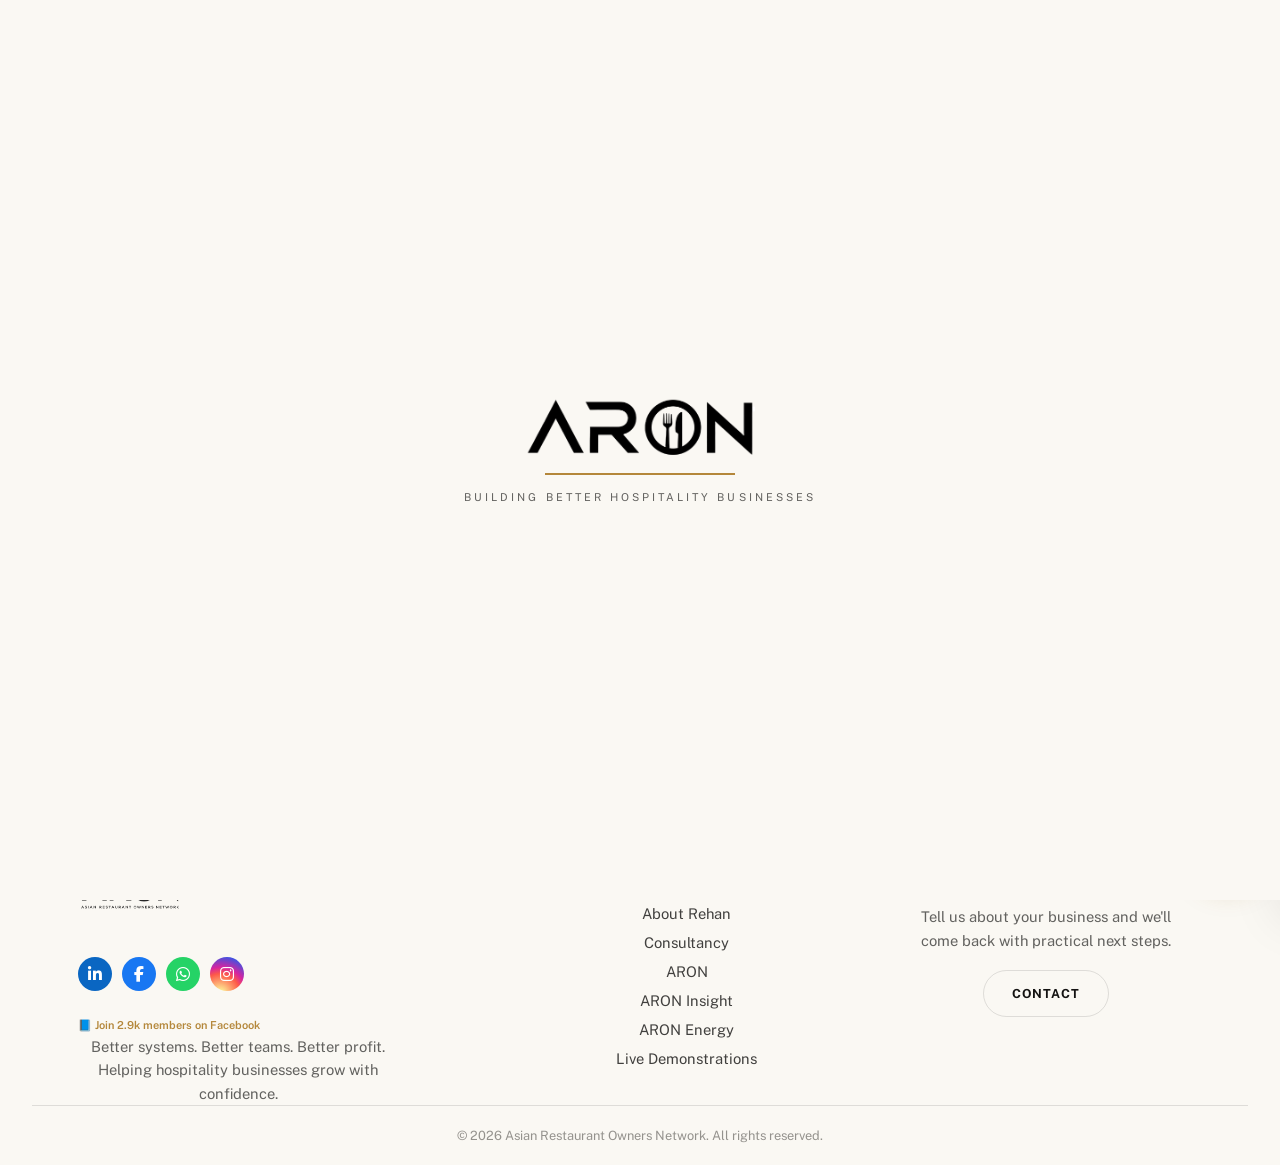
==== about.html @ cfbe678e "Initial commit" ====
<!DOCTYPE html>
<html lang="en">
<head>
<meta charset="UTF-8">
<meta name="viewport" content="width=device-width, initial-scale=1.0">
<title>About Rehan Uddin | Hospitality Consultancy & Kitchen Systems | ARON</title>
<meta name="description" content="Rehan Uddin is a hospitality consultant specialising in kitchen systems, leadership and restaurant operations. Founder of ARON and Rational UK Ambassador.">
<meta property="og:title" content="About Rehan Uddin | Hospitality Consultancy & Kitchen Systems | ARON">
<meta property="og:description" content="Rehan Uddin is a hospitality consultant specialising in kitchen systems, leadership and restaurant operations. Founder of ARON and Rational UK Ambassador.">
<meta property="og:type" content="website">
<meta name="twitter:card" content="summary_large_image">
<link rel="icon" href="/favicon.ico" sizes="any"><link rel="icon" type="image/png" href="/favicon.png">
<link rel="preconnect" href="https://fonts.googleapis.com">
<link rel="preconnect" href="https://fonts.gstatic.com" crossorigin>
<link href="https://fonts.googleapis.com/css2?family=Anton&family=Public+Sans:wght@400;500;600;700;800&display=swap" rel="stylesheet">
<link rel="stylesheet" href="https://cdnjs.cloudflare.com/ajax/libs/font-awesome/6.5.2/css/all.min.css">
<link rel="stylesheet" href="assets/css/styles.css">
</head>
<body>

<div id="intro">
  <div class="intro-mark"><img src="assets/images/aron-logo.png" alt="ARON"></div>
  <div class="intro-line"></div>
  <div class="intro-sub">Building Better Hospitality Businesses</div>
</div>

<header>
  <nav>
    <a href="index.html" class="logo" aria-label="ARON home"><img src="assets/images/aron-logo.png" alt="ARON"></a>
    <div class="navlinks">
      <a href="index.html">Home</a>
      <a href="about.html" class="active">About Rehan</a>
      <a href="consultancy.html">Consultancy</a>
      <a href="aron.html">ARON</a>
      <a href="insight.html">Insight</a>
      <a href="https://consultivutilities.com/" target="_blank" rel="noopener">Energy</a>
      <a href="live-demonstrations.html">Demonstrations</a>
    </div>
    <a href="contact.html" class="nav-cta">Contact</a>
    <button class="burger" id="burger" aria-label="Open menu"><span></span><span></span><span></span></button>
  </nav>
</header>

<div class="mobile-drawer" id="drawer">
  <button class="drawer-close" id="drawerClose" aria-label="Close menu">✕</button>
  <nav class="drawer-nav">
    <a href="index.html">Home</a>
    <a href="about.html" class="active">About Rehan</a>
    <a href="consultancy.html">Consultancy</a>
    <a href="aron.html">ARON</a>
    <a href="insight.html">ARON Insight</a>
    <a href="https://consultivutilities.com/" target="_blank" rel="noopener">ARON Energy</a>
    <a href="live-demonstrations.html">Live Demonstrations</a>
    <a href="contact.html" class="drawer-cta">Contact</a>
  </nav>
</div>
<div class="drawer-overlay" id="drawerOverlay"></div>

<!-- <section class="page-hero"> -->
  <!-- <div class="wrap"> -->
    <!-- <h1 class="reveal">About Rehan</h1> -->
    <!-- <p class="lead reveal reveal-d1">A short introduction — not a CV.</p> -->
  <!-- </div> -->
<!-- </section> -->

  <section class="block about">
    <div class="wrap">
      <div class="about-photo reveal">
        <img src="assets/images/rehan.jpg" alt="Rehan Uddin, founder of ARON" loading="lazy" width="1200" height="1500" style="object-position:top;">
      </div>
      <div>
        <span class="eyebrow reveal">Founder, ARON</span>
        <h2 class="reveal reveal-d1">Built in real kitchens.</h2>
        <p class="reveal reveal-d2">I'm Rehan Uddin. I work with hospitality businesses to make them run better, clearer systems, stronger kitchens, better leadership and healthier profit.</p>
        <p class="reveal reveal-d2">Most owners I meet aren't short of effort. They're short of structure. My job is to install the structure, coach the team through it, and leave the business standing on its own.</p>
        <p class="reveal reveal-d2">Alongside consultancy I founded  The Asian Restaurant Owners Network, host ARON Insight, and run live demonstrations across the UK as a Rational UK Ambassador.</p>
        <div class="credentials reveal reveal-d3">
          <span>Hospitality Consultant</span><span>Multi-Site Operations</span><span>Central Production Kitchens</span><span>Rational UK Ambassador</span>
        </div>
        <div style="margin-top:30px" class="reveal reveal-d3"><a href="contact.html" class="btn btn-solid">Work With Me</a></div>
      </div>
    </div>
  </section>

<!-- ============================================================
     FOOTER — same footer block goes on every page
     (index.html, about.html, consultancy.html, aron.html,
     insight.html, energy.html, live-demonstrations.html, contact.html)
     ============================================================ -->

<footer class="site-footer">
  <div class="wrap foot-grid">

    <div class="foot-brand">
      <div class="foot-brand-top">
        <img class="foot-logo" src="assets/images/aron-logo-full.png" alt="ARON — Asian Restaurant Owners Network">
      </div>
      <div class="foot-social">
  <a class="social-linkedin" href="https://www.linkedin.com/in/rehan-uddin-817406135/" aria-label="ARON on LinkedIn" target="_blank" rel="noopener">
    <i class="fa-brands fa-linkedin-in"></i>
  </a>
  <a class="social-facebook" href="https://www.facebook.com/groups/planetaron" aria-label="Join ARON on Facebook" target="_blank" rel="noopener" style="background:#1877F2;">
  <i class="fa-brands fa-facebook-f" style="color:white;"></i>
</a>
  <a class="social-whatsapp" href="https://wa.me/447795161230" aria-label="Message ARON on WhatsApp" target="_blank" rel="noopener">
    <i class="fa-brands fa-whatsapp"></i>
  </a>
  <a class="social-instagram" href="https://www.instagram.com/planet_aron/" aria-label="ARON on Instagram" target="_blank" rel="noopener">
    <i class="fa-brands fa-instagram"></i>
  </a>
</div>
<p style="font-size:11px; color:#b4873a; font-weight:600; margin-top:6px;">
  📘 Join 2.9k members on Facebook
</p>
      <p>Better systems. Better teams. Better profit. Helping hospitality businesses grow with confidence.</p>
    </div>

    <div class="foot-explore">
      <span class="eyebrow">Explore</span>
      <a href="about.html">About Rehan</a>
      <a href="consultancy.html">Consultancy</a>
      <a href="aron.html">ARON</a>
      <a href="insight.html">ARON Insight</a>
      <a href="https://consultivutilities.com/" target="_blank" rel="noopener">ARON Energy</a>
      <a href="live-demonstrations.html">Live Demonstrations</a>
    </div>

    <div class="foot-contact">
      <span class="eyebrow">Get In Touch</span>
      <p>Tell us about your business and we'll come back with practical next steps.</p>
      <a href="contact.html" class="btn btn-ghost">Contact</a>
    </div>

  </div>

  <div class="foot-bottom">
    &copy; <span id="yr">2026</span> Asian Restaurant Owners Network. All rights reserved.
  </div>
</footer>

<script src="assets/js/main.js"></script>
<script src="assets/js/chatbot.js"></script>
</body>
</html>
---- assets/css/styles.css ----
/* ============================================================
   ARON — light premium design system
   ============================================================ */

/* ============================================================
   FOOTER — 3-column layout with social icons
   Uses var(--x, fallback) syntax so it works whether or not
   your stylesheet already defines these custom properties.
   ============================================================ */

.site-footer{
  background: var(--paper, #faf8f3);
  border-top: 1px solid var(--line, rgba(24,22,17,0.10));
  padding: 64px 32px 0;
}

.foot-grid{
  display:grid;
  grid-template-columns: 1.3fr 1fr 1fr;
  gap: 48px;
  padding-bottom: 48px;
}

.foot-brand{
  display:flex;
  flex-direction:column;
  align-items:flex-start;
}
.foot-brand-top{
  display:flex;
  align-items:center;
  margin-bottom: 16px;
  flex-wrap:wrap;
}
.foot-brand .foot-logo{
  height: 44px;
  width: auto;
  display:block;
  position:static;
}
.foot-brand p{
  color: var(--ink-soft, rgba(24,22,17,0.68));
  font-size: 0.92rem;
  line-height: 1.6;
  max-width: 320px;
  position:static;
}

.foot-social{
  display:flex;
  gap: 10px;
  margin-bottom: 20px;
  position:static;
}
.foot-social a{
  position:static;
  width: 34px; height: 34px;
  border-radius: 50%;
  display:flex; align-items:center; justify-content:center;
  color: #fff;
  font-size: 16px;
  line-height:1;
  transition: transform .15s ease, filter .15s ease;
  flex-shrink:0;
}
.foot-social a:hover{ transform: translateY(-2px); filter: brightness(1.08); }

.foot-social a.social-linkedin{ background:#0A66C2; color:#fff; }
.foot-social a.social-whatsapp{ background:#25D366; color:#fff; }
.foot-social a.social-instagram{
  background: radial-gradient(circle at 30% 107%,
    #fdf497 0%, #fdf497 5%, #fd5949 45%, #d6249f 60%, #285AEB 90%);
  color:#fff;
}

.foot-explore, .foot-contact{
  display:flex;
  flex-direction: column;
  align-items:center;
  text-align:center;
  gap: 12px;
}
.foot-explore .eyebrow, .foot-contact .eyebrow{
  font-weight:700;
  letter-spacing:0.14em;
  text-transform:uppercase;
  font-size:0.72rem;
  color: var(--brass-deep, #8a5f22);
  margin-bottom: 8px;
}
.foot-explore a{
  color: var(--ink, #181611);
  font-size: 0.92rem;
  opacity: 0.8;
  text-decoration:none;
  transition: opacity .2s ease, color .2s ease;
}
.foot-explore a:hover{
  opacity:1;
  color: var(--brass-deep, #8a5f22);
}

.foot-contact p{
  color: var(--ink-soft, rgba(24,22,17,0.68));
  font-size: 0.92rem;
  line-height: 1.6;
  max-width: 260px;
  text-align:center;
}
.foot-contact .btn{
  margin-top: 6px;
}

.foot-bottom{
  border-top: 1px solid var(--line, rgba(24,22,17,0.10));
  padding: 22px 0;
  text-align:center;
  font-size: 0.8rem;
  color: var(--ink-faint, rgba(24,22,17,0.45));
}

@media (max-width: 780px){
  .foot-grid{
    grid-template-columns: 1fr;
    gap: 36px;
  }
}




   
:root{
  --paper:#faf8f3;
  --paper-2:#f2eee5;
  --paper-3:#ffffff;
  --ink:#141312;
  --ink-2:#2c2a26;
  --ink-soft:rgba(20,19,18,0.66);
  --gold:#b4873a;
  --gold-bright:#d0a44e;
  --gold-soft:rgba(180,135,58,0.12);
  --line:rgba(20,19,18,0.12);
  --line-gold:rgba(180,135,58,0.32);
  --shadow-sm:0 1px 2px rgba(20,19,18,0.05), 0 8px 24px rgba(20,19,18,0.05);
  --shadow-md:0 18px 48px rgba(20,19,18,0.10);
  --radius:14px;
}
*{box-sizing:border-box;margin:0;padding:0;}
html{scroll-behavior:smooth;}
body{
  background:var(--paper);
  color:var(--ink);
  font-family:'Public Sans',system-ui,sans-serif;
  -webkit-font-smoothing:antialiased;
  overflow-x:hidden;
}
h1,h2,h3,.display{
  font-family:'Anton',sans-serif;
  text-transform:uppercase;
  letter-spacing:0.005em;
  line-height:0.98;
  font-weight:400;
}
a{color:inherit;text-decoration:none;}
img{max-width:100%;display:block;}
.wrap{max-width:1180px;margin:0 auto;padding:0 28px;}
.eyebrow{
  font-weight:800;letter-spacing:0.2em;text-transform:uppercase;
  font-size:0.7rem;color:var(--gold);display:inline-block;
}
.arc{display:block;width:64px;height:14px;margin:18px 0;}
.arc svg{width:100%;height:100%;display:block;}

/* ---------- Intro animation ---------- */
#intro{
  position:fixed;inset:0;z-index:999;
  background:var(--paper);
  display:flex;align-items:center;justify-content:center;flex-direction:column;
  transition:opacity .5s ease,visibility .5s ease;
}
#intro.done{opacity:0;visibility:hidden;}
.intro-mark{
  font-family:'Anton',sans-serif;font-size:clamp(3rem,11vw,6.5rem);
  letter-spacing:0.14em;display:flex;overflow:hidden;
}
.intro-mark span{
  display:inline-block;transform:translateY(110%);
  animation:introUp .62s cubic-bezier(.2,.8,.2,1) forwards;
}
.intro-mark span:nth-child(2){animation-delay:.08s;}
.intro-mark span:nth-child(3){animation-delay:.16s;}
.intro-mark span:nth-child(4){animation-delay:.24s;}
.intro-dot{color:var(--gold);}
@keyframes introUp{to{transform:translateY(0);}}
.intro-mark img{transform:translateY(110%);animation:introUp .7s cubic-bezier(.2,.8,.2,1) forwards;}

.intro-line{
  height:2px;width:0;background:var(--gold);margin-top:18px;
  animation:introLine .9s .3s cubic-bezier(.2,.8,.2,1) forwards;
}
@keyframes introLine{to{width:190px;}}
.intro-sub{
  margin-top:16px;font-size:0.68rem;letter-spacing:0.28em;text-transform:uppercase;
  color:var(--ink-soft);opacity:0;animation:introFade .6s .6s forwards;
}
@keyframes introFade{to{opacity:1;}}

/* ---------- Header ---------- */
header{
  position:sticky;top:0;z-index:50;
  background:rgba(250,248,243,0.86);
  backdrop-filter:blur(12px);
  border-bottom:1px solid var(--line);
}
nav{
  display:flex;align-items:center;justify-content:space-between;
  padding:16px 28px;max-width:1180px;margin:0 auto;gap:20px;
}
.logo{display:flex;align-items:center;}
.logo img{height:30px;width:auto;display:block;}
.foot-logo{height:56px;width:auto;margin:0 auto 26px;display:block;opacity:.85;}
.intro-mark img{width:230px;max-width:62vw;height:auto;display:block;}
.logo .dot{color:var(--gold);}
.navlinks{display:flex;gap:26px;font-size:0.84rem;font-weight:600;}
.navlinks a{color:var(--ink-soft);transition:color .2s;padding-bottom:3px;}
.navlinks a:hover{color:var(--ink);}
.navlinks a.active{color:var(--gold);border-bottom:1.5px solid var(--gold);}
.nav-cta{
  background:var(--ink);color:var(--paper);border:1px solid var(--ink);
  padding:11px 22px;font-size:0.76rem;font-weight:700;letter-spacing:0.07em;
  text-transform:uppercase;border-radius:999px;transition:all .2s;white-space:nowrap;
}
.nav-cta:hover{background:var(--gold);border-color:var(--gold);color:#fff;}

.burger{display:none;flex-direction:column;gap:5px;background:none;border:none;cursor:pointer;padding:4px;}
.burger span{display:block;width:24px;height:2px;background:var(--ink);transition:.3s;}
.burger.open span:nth-child(1){transform:translateY(7px) rotate(45deg);}
.burger.open span:nth-child(2){opacity:0;}
.burger.open span:nth-child(3){transform:translateY(-7px) rotate(-45deg);}

.mobile-drawer{
  position:fixed;top:0;right:0;width:290px;height:100vh;background:var(--paper-3);
  border-left:1px solid var(--line);z-index:200;transform:translateX(100%);
  transition:transform .35s cubic-bezier(.4,0,.2,1);padding:76px 28px 40px;
  display:flex;flex-direction:column;box-shadow:var(--shadow-md);
}
.mobile-drawer.open{transform:translateX(0);}
.drawer-close{position:absolute;top:20px;right:22px;background:none;border:none;font-size:1.1rem;cursor:pointer;color:var(--ink);}
.drawer-nav{display:flex;flex-direction:column;}
.drawer-nav a{font-size:0.95rem;font-weight:600;padding:15px 0;border-bottom:1px solid var(--line);color:var(--ink-soft);}
.drawer-nav a.active,.drawer-nav a:hover{color:var(--gold);}
.drawer-nav .drawer-cta{
  margin-top:22px;text-align:center;background:var(--ink);color:var(--paper);
  padding:14px 20px;font-size:0.78rem;font-weight:700;letter-spacing:0.07em;
  text-transform:uppercase;border:none;border-radius:999px;
}
.drawer-overlay{position:fixed;inset:0;background:rgba(20,19,18,0.35);z-index:150;opacity:0;pointer-events:none;transition:opacity .35s;}
.drawer-overlay.open{opacity:1;pointer-events:all;}

/* ---------- Buttons ---------- */
.btn{
  display:inline-block;padding:15px 28px;font-size:0.78rem;font-weight:700;
  letter-spacing:0.08em;text-transform:uppercase;border-radius:999px;
  border:1px solid transparent;cursor:pointer;font-family:inherit;transition:all .22s ease;
}
.btn-solid{background:var(--gold);color:#fff;border-color:var(--gold);}
.btn-solid:hover{background:#9c7330;border-color:#9c7330;transform:translateY(-2px);}
.btn-dark{background:var(--ink);color:var(--paper);border-color:var(--ink);}
.btn-dark:hover{background:var(--ink-2);transform:translateY(-2px);}
.btn-ghost{background:transparent;color:var(--ink);border-color:var(--line);}
.btn-ghost:hover{border-color:var(--gold);color:var(--gold);}

/* ---------- Hero ---------- */
/* ---------- Full-bleed hero (kitchen wallpaper background) ---------- */
.hero{position:relative;overflow:hidden;border-bottom:1px solid var(--line);}
.hero-full{min-height:calc(100vh - 74px);display:flex;align-items:center;padding:0;}
.hero-bg{
  position:absolute;inset:0;width:100%;height:100%;object-fit:cover;display:block;z-index:0;
  filter:brightness(.62) saturate(.7) contrast(1.02);
  transform:scale(1.08);
  animation:heroDrift 28s ease-in-out infinite alternate;
  transition:filter 1.1s ease, transform 1.4s ease;
}
@keyframes heroDrift{
  0%{transform:scale(1.08) translate3d(0,0,0);}
  100%{transform:scale(1.16) translate3d(-2.2%,-2.2%,0);}
}
/* dim veil + soft warm light pool that "switches on" */
.chat-lang-note {
  padding: 6px 14px 8px;
  background: #f9f5ef;
  border-bottom: 1px solid #ede8dc;
  font-size: 11px;
  color: #8a7a5a;
  line-height: 1.6;
  text-align: center;
  font-weight: 500;
}
.hero-full::before{
  content:"";position:absolute;inset:0;z-index:1;pointer-events:none;
  background:linear-gradient(180deg, rgba(12,11,10,.42) 0%, rgba(12,11,10,.2) 40%, rgba(12,11,10,.62) 100%);
  transition:opacity 1s ease;
}
.hero-full::after{
  content:"";position:absolute;inset:-20%;z-index:2;pointer-events:none;opacity:0;
  background:radial-gradient(circle at 50% 26%, rgba(255,214,140,.3), rgba(255,200,110,.12) 42%, transparent 66%);
  transition:opacity 1.1s ease;
  mix-blend-mode:screen;
}
.hero-full:hover .hero-bg,.hero-full:focus-within .hero-bg{filter:brightness(.62) saturate(.8) contrast(1);}
.hero-full:hover::before,.hero-full:focus-within::before{opacity:.72;}
.hero-full:hover::after,.hero-full:focus-within::after{opacity:1;}
/* minimal white type over the background */
.hero-overlay{
  position:relative;z-index:3;max-width:1180px;margin:0 auto;padding:0 28px;width:100%;
}
.hero-overlay .eyebrow{color:rgba(255,255,255,.7);}
.hero-overlay h1{font-size:clamp(1.9rem,3.4vw,3rem);line-height:1.08;color:#fff;text-shadow:0 2px 20px rgba(0,0,0,.45);}
.hero-overlay h1 .accent{color:var(--gold);}
.hero-ctas{display:flex;gap:12px;flex-wrap:wrap;margin-top:30px;}
.hero-overlay .btn-ghost{color:#fff;border-color:rgba(255,255,255,.5);}
.hero-overlay .btn-ghost:hover{border-color:var(--gold);color:var(--gold);}
@media (prefers-reduced-motion: reduce){
  .hero-bg{animation:none;transform:none;}
}
@media (max-width:640px){
  .hero-full{min-height:calc(100vh - 64px);}
  .hero-overlay{padding:0 22px;}
  .hero-overlay h1{font-size:clamp(1.7rem,7vw,2.2rem);}
}


/* ---------- Page hero (sub pages) ---------- */
.page-hero{padding:70px 28px 56px;border-bottom:1px solid var(--line);position:relative;overflow:hidden;background:var(--paper-2);}
.page-hero::before{content:"";position:absolute;inset:0;background:radial-gradient(circle at 85% 0%, rgba(180,135,58,0.16), transparent 48%);pointer-events:none;}
.page-hero h1{font-size:clamp(2.1rem,4.8vw,3.4rem);max-width:820px;position:relative;}
.page-hero p.lead{margin-top:18px;font-size:1.05rem;color:var(--ink-soft);max-width:600px;line-height:1.7;position:relative;}

/* ---------- Stats ---------- */
.stats{background:var(--paper-3);border-bottom:1px solid var(--line);padding:44px 28px;}
.stats .wrap{display:grid;grid-template-columns:repeat(5,1fr);gap:22px;}
.stat .num{font-family:'Anton',sans-serif;font-size:1.75rem;color:var(--gold);display:block;margin-bottom:5px;}
.stat .label{font-size:0.8rem;color:var(--ink-soft);line-height:1.45;}

/* ---------- Sections ---------- */
section.block{padding:96px 28px;}
section.block.alt{background:var(--paper-3);}
.section-head{max-width:660px;margin:0 auto 56px;text-align:center;}
.section-head h2{font-size:clamp(1.9rem,3.8vw,2.7rem);margin-top:12px;}
.section-head p{margin-top:16px;color:var(--ink-soft);line-height:1.7;}
.section-head .arc{margin:16px auto 0;}
.section-head.left{margin-left:0;text-align:left;}
.section-head.left .arc{margin-left:0;}

/* ---------- Pillar rows ---------- */
.pillar-rows{display:flex;flex-direction:column;gap:26px;}
.pillar-row{
  display:grid;grid-template-columns:1fr 1fr;gap:48px;align-items:center;
  background:var(--paper-3);border:1px solid var(--line);border-radius:var(--radius);
  padding:26px;transition:transform .3s ease,box-shadow .3s ease;
}
.pillar-row:hover{transform:translateY(-4px);box-shadow:var(--shadow-md);}
.pillar-row.reverse .pillar-img{order:2;}
.pillar-img{border-radius:10px;overflow:hidden;aspect-ratio:16/11;background:var(--paper-2);}
.pillar-img img{width:100%;height:100%;object-fit:cover;}
.pillar-text{padding:8px 16px;}
.pillar-text h3{font-size:1.65rem;margin:10px 0 14px;}
.pillar-text p{color:var(--ink-soft);line-height:1.7;font-size:0.98rem;max-width:460px;}
.pillar-text .go{display:inline-flex;align-items:center;gap:8px;margin-top:20px;font-size:0.76rem;font-weight:800;letter-spacing:0.08em;text-transform:uppercase;color:var(--gold);}
.pillar-row:hover .go{gap:14px;}

/* ---------- Cards ---------- */
.card-grid{display:grid;grid-template-columns:repeat(3,1fr);gap:20px;}
.card-grid.two{grid-template-columns:repeat(2,1fr);}
.card{background:var(--paper-3);border:1px solid var(--line);border-radius:var(--radius);padding:32px 28px;transition:transform .25s,box-shadow .25s;}
.card:hover{transform:translateY(-3px);box-shadow:var(--shadow-sm);}
.card h3{font-size:1.15rem;margin-bottom:10px;line-height:1.2;}
.card p{color:var(--ink-soft);font-size:0.93rem;line-height:1.65;}
.card .num-tag{font-family:'Anton',sans-serif;color:var(--gold);font-size:0.95rem;letter-spacing:0.1em;}

/* ---------- About ---------- */
.about .wrap{display:grid;grid-template-columns:0.8fr 1.2fr;gap:60px;align-items:center;}
.about-photo{border-radius:var(--radius);overflow:hidden;aspect-ratio:4/5;box-shadow:var(--shadow-md);}
.about-photo img{width:100%;height:100%;object-fit:cover;}
.about h2{font-size:clamp(1.8rem,3.2vw,2.5rem);margin-top:12px;}
.about p{margin-top:18px;line-height:1.8;color:var(--ink-soft);font-size:1.02rem;max-width:620px;}
.credentials{margin-top:26px;display:flex;flex-wrap:wrap;gap:10px;}
.credentials span{border:1px solid var(--line);background:var(--paper-3);border-radius:999px;padding:9px 16px;font-size:0.76rem;font-weight:700;}

/* ---------- Checklist ---------- */
.checklist{display:grid;grid-template-columns:repeat(2,1fr);gap:14px 40px;max-width:780px;}
.checklist div{display:flex;gap:12px;font-size:0.98rem;color:var(--ink-soft);}
.checklist .tick{color:var(--gold);font-weight:800;}

/* ---------- Contact / forms ---------- */
.contact-grid{display:grid;grid-template-columns:0.9fr 1.1fr;gap:64px;}
.contact-links{margin-top:30px;display:flex;flex-direction:column;gap:14px;}
.contact-links a{display:flex;gap:10px;font-weight:600;font-size:0.95rem;padding-bottom:12px;border-bottom:1px solid var(--line);width:fit-content;min-width:250px;transition:color .2s;}
.contact-links a:hover{color:var(--gold);}
form{display:flex;flex-direction:column;gap:20px;background:var(--paper-3);border:1px solid var(--line);border-radius:var(--radius);padding:32px;}
.field{display:flex;flex-direction:column;gap:7px;}
.field label{font-size:0.7rem;font-weight:800;letter-spacing:0.12em;text-transform:uppercase;color:var(--ink-soft);}
.field input,.field textarea,.field select{
  background:var(--paper);border:1px solid var(--line);border-radius:8px;padding:12px 14px;
  color:var(--ink);font-family:inherit;font-size:0.98rem;outline:none;transition:border-color .2s;
}
.field input:focus,.field textarea:focus,.field select:focus{border-color:var(--gold);}
.field textarea{resize:vertical;min-height:110px;}
form .btn{align-self:flex-start;}
.form-note{font-size:0.8rem;color:var(--ink-soft);}
.form-success{display:none;background:var(--gold-soft);border:1px solid var(--line-gold);border-radius:10px;padding:14px 16px;font-size:0.9rem;}
.form-success.show{display:block;}

/* ---------- CTA banner ---------- */
.cta-banner{background:var(--ink);color:var(--paper);padding:72px 28px;text-align:center;}
.cta-banner h2{font-size:clamp(1.8rem,3.6vw,2.5rem);}
.cta-banner p{margin-top:14px;color:rgba(250,248,243,0.7);}
.cta-banner .btn{margin-top:26px;}

footer{padding:34px 28px;border-top:1px solid var(--line);text-align:center;font-size:0.8rem;color:var(--ink-soft);}
footer .foot-links{display:flex;gap:18px;justify-content:center;flex-wrap:wrap;margin-bottom:12px;font-weight:600;}
footer .foot-links a:hover{color:var(--gold);}

/* ---------- Scroll reveal ---------- */
.reveal{opacity:0;transform:translateY(26px);transition:opacity .7s cubic-bezier(.2,.8,.2,1),transform .7s cubic-bezier(.2,.8,.2,1);}
.reveal.in{opacity:1;transform:none;}
.reveal-d1{transition-delay:.08s;}
.reveal-d2{transition-delay:.16s;}
.reveal-d3{transition-delay:.24s;}
@media (prefers-reduced-motion:reduce){
  .reveal{opacity:1;transform:none;transition:none;}
  .intro-mark span,.intro-line,.intro-sub{animation:none;transform:none;opacity:1;width:190px;}
}

/* ---------- Chatbot ---------- */
.chat-fab{
  position:fixed;bottom:22px;right:22px;z-index:300;width:60px;height:60px;border-radius:50%;
  background:linear-gradient(145deg,#c9963f,#a97a2c);color:#fff;border:none;cursor:pointer;
  box-shadow:0 10px 28px rgba(140,100,30,.34), 0 2px 6px rgba(0,0,0,.12);
  display:flex;align-items:center;justify-content:center;
  transition:transform .28s cubic-bezier(.34,1.56,.64,1),box-shadow .28s,background .28s;
}
.chat-fab:hover{transform:translateY(-3px) scale(1.06);box-shadow:0 16px 36px rgba(140,100,30,.42);}
.chat-fab:active{transform:scale(.96);}
.chat-fab svg{width:26px;height:26px;}
.chat-fab .pulse{position:absolute;inset:0;border-radius:50%;border:2px solid var(--gold);animation:fabPulse 2.4s infinite;}
@keyframes fabPulse{0%{transform:scale(1);opacity:.6;}100%{transform:scale(1.5);opacity:0;}}
.chat-panel{
  position:fixed;bottom:94px;right:22px;z-index:300;width:min(380px,calc(100vw - 32px));
  height:min(560px,calc(100vh - 130px));background:var(--paper-3);border:1px solid var(--line);
  border-radius:16px;box-shadow:var(--shadow-md);display:flex;flex-direction:column;overflow:hidden;
  opacity:0;visibility:hidden;transform:translateY(14px) scale(.98);transition:.28s ease;
}
.chat-panel.open{opacity:1;visibility:visible;transform:none;}
.chat-head{padding:16px 18px;border-bottom:1px solid var(--line);display:flex;align-items:center;gap:12px;background:var(--paper);}
.chat-avatar{width:36px;height:36px;border-radius:50%;background:var(--ink);color:var(--paper);font-family:'Anton',sans-serif;display:flex;align-items:center;justify-content:center;font-size:0.85rem;}
.chat-head strong{font-size:0.95rem;display:block;}
.chat-head small{font-size:0.72rem;color:var(--ink-soft);}
.chat-close{margin-left:auto;background:none;border:none;cursor:pointer;color:var(--ink-soft);font-size:1rem;}
.chat-body{flex:1;overflow-y:auto;padding:18px;display:flex;flex-direction:column;gap:12px;}
.msg{max-width:86%;font-size:0.9rem;line-height:1.6;}
.msg.bot{color:var(--ink);}
.msg.user{align-self:flex-end;background:var(--ink);color:var(--paper);padding:10px 14px;border-radius:14px 14px 4px 14px;}
.msg.bot .bubble{background:var(--paper-2);padding:11px 14px;border-radius:14px 14px 14px 4px;}
.msg a{color:var(--gold);font-weight:700;}
.chat-chips{display:flex;flex-wrap:wrap;gap:8px;padding:0 18px 12px;}
.chip{border:1px solid var(--line);background:var(--paper);border-radius:999px;padding:8px 13px;font-size:0.76rem;font-weight:600;cursor:pointer;font-family:inherit;transition:.2s;}
.chip:hover{border-color:var(--gold);color:var(--gold);}
.chat-form{display:flex;gap:8px;border-top:1px solid var(--line);padding:12px;background:var(--paper);}
form.chat-form{flex-direction:row;align-items:center;flex-wrap:nowrap;border:none;border-top:1px solid var(--line);border-radius:0;padding:12px;gap:8px;background:var(--paper);}
.chat-form input{flex:1 1 auto;min-width:0;border:1px solid var(--line);border-radius:999px;padding:11px 14px;font-family:inherit;font-size:0.9rem;outline:none;background:var(--paper-3);color:var(--ink);}
.chat-form input:focus{border-color:var(--gold);}
.chat-form button{width:42px;height:42px;border-radius:50%;border:none;background:var(--gold);color:#fff;cursor:pointer;flex-shrink:0;}
.typing{display:flex;gap:4px;padding:12px 14px;background:var(--paper-2);border-radius:14px;width:fit-content;}
.typing i{width:6px;height:6px;border-radius:50%;background:var(--ink-soft);animation:blink 1.2s infinite;}
.typing i:nth-child(2){animation-delay:.2s;}
.typing i:nth-child(3){animation-delay:.4s;}
@keyframes blink{0%,80%,100%{opacity:.25;}40%{opacity:1;}}
.chat-lang-note {
  padding: 6px 14px 8px;
  background: #f9f5ef;
  border-bottom: 1px solid #ede8dc;
  font-size: 11px;
  color: #8a7a5a;
  line-height: 1.6;
  text-align: center;
  font-weight: 500;
}
/* ---------- Responsive ---------- */
@media (max-width:980px){
  .navlinks,.nav-cta{display:none;}
  .burger{display:flex;}
  .stats .wrap{grid-template-columns:repeat(2,1fr);row-gap:24px;}
  .pillar-row,.pillar-row.reverse{grid-template-columns:1fr;gap:20px;}
  .pillar-row.reverse .pillar-img{order:0;}
  .pillar-text{padding:4px 4px 12px;}
  .card-grid,.card-grid.two{grid-template-columns:1fr;}
  .about .wrap,.contact-grid{grid-template-columns:1fr;gap:36px;}
  .about-photo{aspect-ratio:16/11;}
  .checklist{grid-template-columns:1fr;}
  section.block{padding:68px 24px;}
}
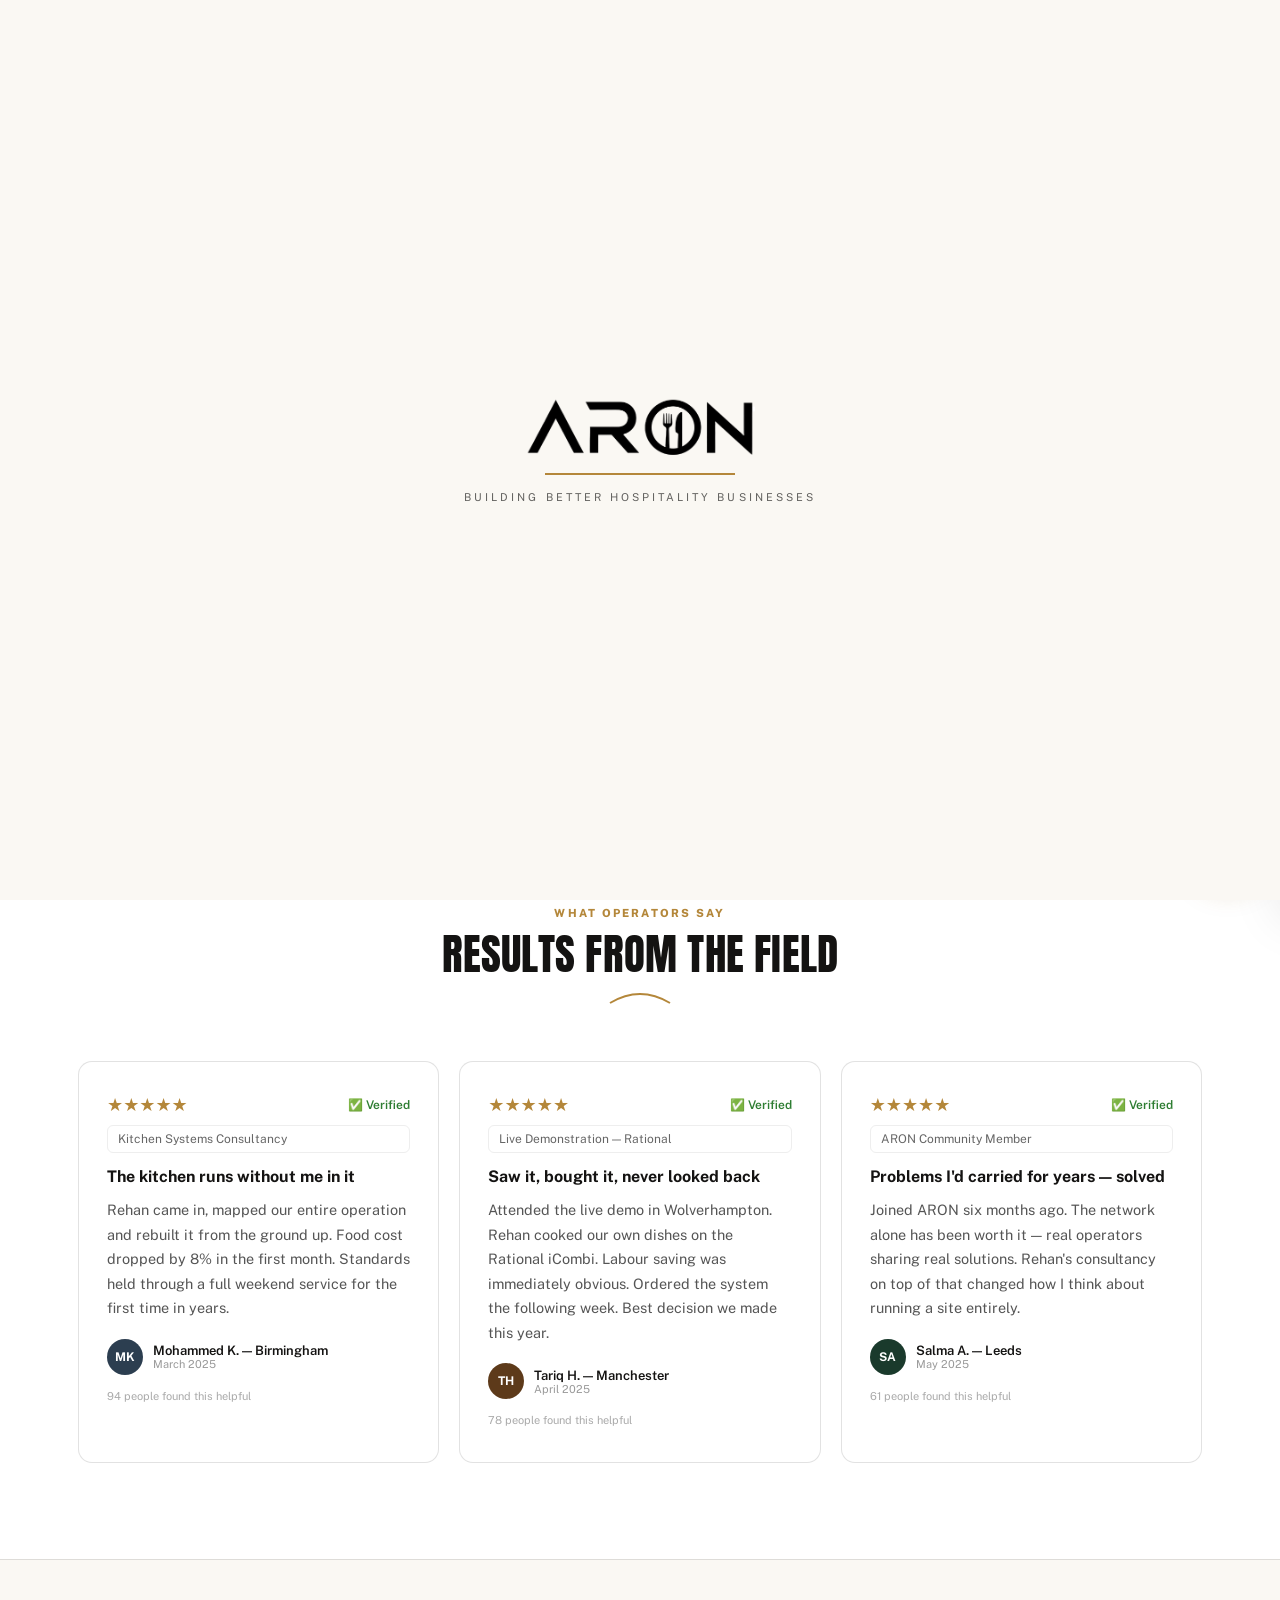
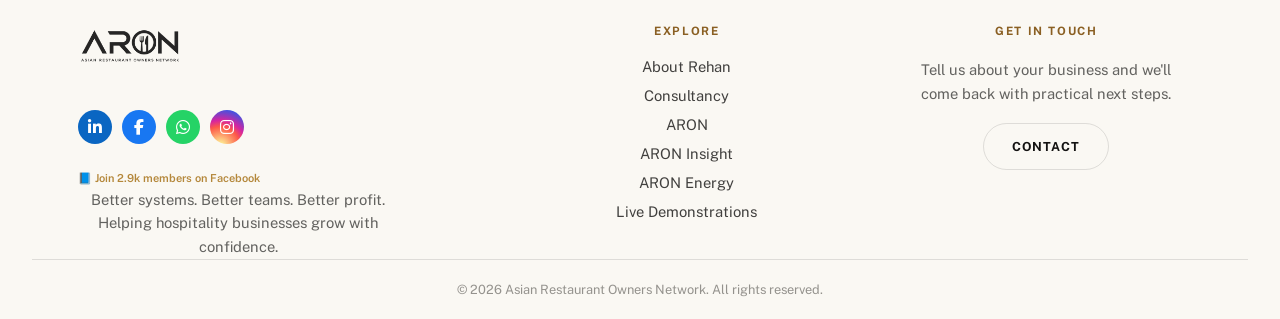
==== commit 0a6a749e: "add previous enevts" ====
--- a/about.html
+++ b/about.html
@@ -34,7 +34,7 @@
       <a href="aron.html">ARON</a>
       <a href="insight.html">Insight</a>
       <a href="https://consultivutilities.com/" target="_blank" rel="noopener">Energy</a>
-      <a href="live-demonstrations.html">Demonstrations</a>
+      <a href="live-demonstrations.html">Demonstrations <span style="display:inline-block;background:#b4873a;color:white;font-size:9px;font-weight:700;padding:2px 7px;border-radius:10px;margin-left:5px;vertical-align:middle;animation: blink 1.5s infinite;letter-spacing:0.03em;">Secure Your Seat</span></a>
     </div>
     <a href="contact.html" class="nav-cta">Contact</a>
     <button class="burger" id="burger" aria-label="Open menu"><span></span><span></span><span></span></button>
@@ -50,7 +50,7 @@
     <a href="aron.html">ARON</a>
     <a href="insight.html">ARON Insight</a>
     <a href="https://consultivutilities.com/" target="_blank" rel="noopener">ARON Energy</a>
-    <a href="live-demonstrations.html">Live Demonstrations</a>
+    <a href="live-demonstrations.html">Live Demonstrations <span style="display:inline-block;background:#b4873a;color:white;font-size:9px;font-weight:700;padding:2px 7px;border-radius:10px;margin-left:5px;vertical-align:middle;animation: blink 1.5s infinite;letter-spacing:0.03em;">Secure Your Seat</span></a>
     <a href="contact.html" class="drawer-cta">Contact</a>
   </nav>
 </div>
@@ -81,6 +81,75 @@
       </div>
     </div>
   </section>
+
+<!-- ── REVIEWS SECTION ── -->
+<section class="block alt">
+  <div class="wrap">
+    <div class="section-head reveal">
+      <span class="eyebrow">What Operators Say</span>
+      <h2>Results from the field</h2>
+      <span class="arc"><svg viewBox="0 0 64 14"><path d="M2 12 Q32 -6 62 12" stroke="#b4873a" stroke-width="2" fill="none"/></svg></span>
+    </div>
+
+    <div class="card-grid" style="margin-top:28px">
+
+      <div class="card reveal">
+        <div style="display:flex;justify-content:space-between;align-items:center;margin-bottom:10px;">
+          <div style="color:#b4873a;font-size:18px;">★★★★★</div>
+          <span style="color:#2e7d32;font-size:12px;font-weight:600;">✅ Verified</span>
+        </div>
+        <div style="border:1px solid #eee;border-radius:6px;padding:6px 10px;font-size:12px;color:#666;margin-bottom:14px;">Kitchen Systems Consultancy</div>
+        <h4 style="font-size:1rem;margin-bottom:10px;">The kitchen runs without me in it</h4>
+        <p style="font-size:0.9rem;color:#555;line-height:1.7;">Rehan came in, mapped our entire operation and rebuilt it from the ground up. Food cost dropped by 8% in the first month. Standards held through a full weekend service for the first time in years.</p>
+        <div style="display:flex;align-items:center;gap:10px;margin-top:18px;">
+          <div style="width:36px;height:36px;border-radius:50%;background:#2c3e50;color:white;display:flex;align-items:center;justify-content:center;font-size:12px;font-weight:700;">MK</div>
+          <div>
+            <div style="font-size:13px;font-weight:600;">Mohammed K. — Birmingham</div>
+            <div style="font-size:11px;color:#999;">March 2025</div>
+          </div>
+        </div>
+        <p style="font-size:11px;color:#aaa;margin-top:12px;">94 people found this helpful</p>
+      </div>
+
+      <div class="card reveal reveal-d1">
+        <div style="display:flex;justify-content:space-between;align-items:center;margin-bottom:10px;">
+          <div style="color:#b4873a;font-size:18px;">★★★★★</div>
+          <span style="color:#2e7d32;font-size:12px;font-weight:600;">✅ Verified</span>
+        </div>
+        <div style="border:1px solid #eee;border-radius:6px;padding:6px 10px;font-size:12px;color:#666;margin-bottom:14px;">Live Demonstration — Rational</div>
+        <h4 style="font-size:1rem;margin-bottom:10px;">Saw it, bought it, never looked back</h4>
+        <p style="font-size:0.9rem;color:#555;line-height:1.7;">Attended the live demo in Wolverhampton. Rehan cooked our own dishes on the Rational iCombi. Labour saving was immediately obvious. Ordered the system the following week. Best decision we made this year.</p>
+        <div style="display:flex;align-items:center;gap:10px;margin-top:18px;">
+          <div style="width:36px;height:36px;border-radius:50%;background:#5d3a1a;color:white;display:flex;align-items:center;justify-content:center;font-size:12px;font-weight:700;">TH</div>
+          <div>
+            <div style="font-size:13px;font-weight:600;">Tariq H. — Manchester</div>
+            <div style="font-size:11px;color:#999;">April 2025</div>
+          </div>
+        </div>
+        <p style="font-size:11px;color:#aaa;margin-top:12px;">78 people found this helpful</p>
+      </div>
+
+      <div class="card reveal reveal-d2">
+        <div style="display:flex;justify-content:space-between;align-items:center;margin-bottom:10px;">
+          <div style="color:#b4873a;font-size:18px;">★★★★★</div>
+          <span style="color:#2e7d32;font-size:12px;font-weight:600;">✅ Verified</span>
+        </div>
+        <div style="border:1px solid #eee;border-radius:6px;padding:6px 10px;font-size:12px;color:#666;margin-bottom:14px;">ARON Community Member</div>
+        <h4 style="font-size:1rem;margin-bottom:10px;">Problems I'd carried for years — solved</h4>
+        <p style="font-size:0.9rem;color:#555;line-height:1.7;">Joined ARON six months ago. The network alone has been worth it — real operators sharing real solutions. Rehan's consultancy on top of that changed how I think about running a site entirely.</p>
+        <div style="display:flex;align-items:center;gap:10px;margin-top:18px;">
+          <div style="width:36px;height:36px;border-radius:50%;background:#1a3a2c;color:white;display:flex;align-items:center;justify-content:center;font-size:12px;font-weight:700;">SA</div>
+          <div>
+            <div style="font-size:13px;font-weight:600;">Salma A. — Leeds</div>
+            <div style="font-size:11px;color:#999;">May 2025</div>
+          </div>
+        </div>
+        <p style="font-size:11px;color:#aaa;margin-top:12px;">61 people found this helpful</p>
+      </div>
+
+    </div>
+  </div>
+</section>
 
 <!-- ============================================================
      FOOTER — same footer block goes on every page
--- a/assets/css/styles.css
+++ b/assets/css/styles.css
@@ -226,6 +226,7 @@
 .navlinks a{color:var(--ink-soft);transition:color .2s;padding-bottom:3px;}
 .navlinks a:hover{color:var(--ink);}
 .navlinks a.active{color:var(--gold);border-bottom:1.5px solid var(--gold);}
+.navlinks a span{text-decoration:none !important;border-bottom:none !important;display:inline-block;vertical-align:middle;}
 .nav-cta{
   background:var(--ink);color:var(--paper);border:1px solid var(--ink);
   padding:11px 22px;font-size:0.76rem;font-weight:700;letter-spacing:0.07em;
@@ -373,11 +374,12 @@
 /* ---------- Cards ---------- */
 .card-grid{display:grid;grid-template-columns:repeat(3,1fr);gap:20px;}
 .card-grid.two{grid-template-columns:repeat(2,1fr);}
-.card{background:var(--paper-3);border:1px solid var(--line);border-radius:var(--radius);padding:32px 28px;transition:transform .25s,box-shadow .25s;}
+.card{background:var(--paper-3);border:1px solid var(--line);border-radius:var(--radius);padding:32px 28px;transition:transform .25s,box-shadow .25s;text-align:left;}
 .card:hover{transform:translateY(-3px);box-shadow:var(--shadow-sm);}
-.card h3{font-size:1.15rem;margin-bottom:10px;line-height:1.2;}
-.card p{color:var(--ink-soft);font-size:0.93rem;line-height:1.65;}
-.card .num-tag{font-family:'Anton',sans-serif;color:var(--gold);font-size:0.95rem;letter-spacing:0.1em;}
+.card h3{font-size:1.15rem;margin-bottom:10px;line-height:1.3;text-align:left;}
+.card h4{font-size:1rem;margin-bottom:10px;line-height:1.3;text-align:left;font-family:'Public Sans',sans-serif;text-transform:none;letter-spacing:0;}
+.card p{color:var(--ink-soft);font-size:0.93rem;line-height:1.75;text-align:left;}
+.card .num-tag{font-family:'Anton',sans-serif;color:var(--gold);font-size:0.95rem;letter-spacing:0.1em;display:block;margin-bottom:8px;text-transform:uppercase;}
 
 /* ---------- About ---------- */
 .about .wrap{display:grid;grid-template-columns:0.8fr 1.2fr;gap:60px;align-items:center;}
@@ -462,11 +464,8 @@
 .msg{max-width:86%;font-size:0.9rem;line-height:1.6;}
 .msg.bot{color:var(--ink);}
 .msg.user{align-self:flex-end;background:var(--ink);color:var(--paper);padding:10px 14px;border-radius:14px 14px 4px 14px;}
-.msg.bot .bubble{background:var(--paper-2);padding:11px 14px;border-radius:14px 14px 14px 4px;}
+.msg.bot .bubble{background:var(--paper-2);padding:12px 15px;border-radius:14px 14px 14px 4px;line-height:1.65;word-break:break-word;}
 .msg a{color:var(--gold);font-weight:700;}
-.chat-chips{display:flex;flex-wrap:wrap;gap:8px;padding:0 18px 12px;}
-.chip{border:1px solid var(--line);background:var(--paper);border-radius:999px;padding:8px 13px;font-size:0.76rem;font-weight:600;cursor:pointer;font-family:inherit;transition:.2s;}
-.chip:hover{border-color:var(--gold);color:var(--gold);}
 .chat-form{display:flex;gap:8px;border-top:1px solid var(--line);padding:12px;background:var(--paper);}
 form.chat-form{flex-direction:row;align-items:center;flex-wrap:nowrap;border:none;border-top:1px solid var(--line);border-radius:0;padding:12px;gap:8px;background:var(--paper);}
 .chat-form input{flex:1 1 auto;min-width:0;border:1px solid var(--line);border-radius:999px;padding:11px 14px;font-family:inherit;font-size:0.9rem;outline:none;background:var(--paper-3);color:var(--ink);}
@@ -500,4 +499,18 @@
   .about-photo{aspect-ratio:16/11;}
   .checklist{grid-template-columns:1fr;}
   section.block{padding:68px 24px;}
+}
+
+@keyframes blink {
+  0%, 100% { opacity: 1; }
+  50% { opacity: 0.3; }
+}
+.form-success {
+  display: none;
+  background: #f0fdf4;
+  border: 1px solid #86efac;
+  color: #166534;
+  padding: 16px;
+  border-radius: 8px;
+  margin-top: 16px;
 }
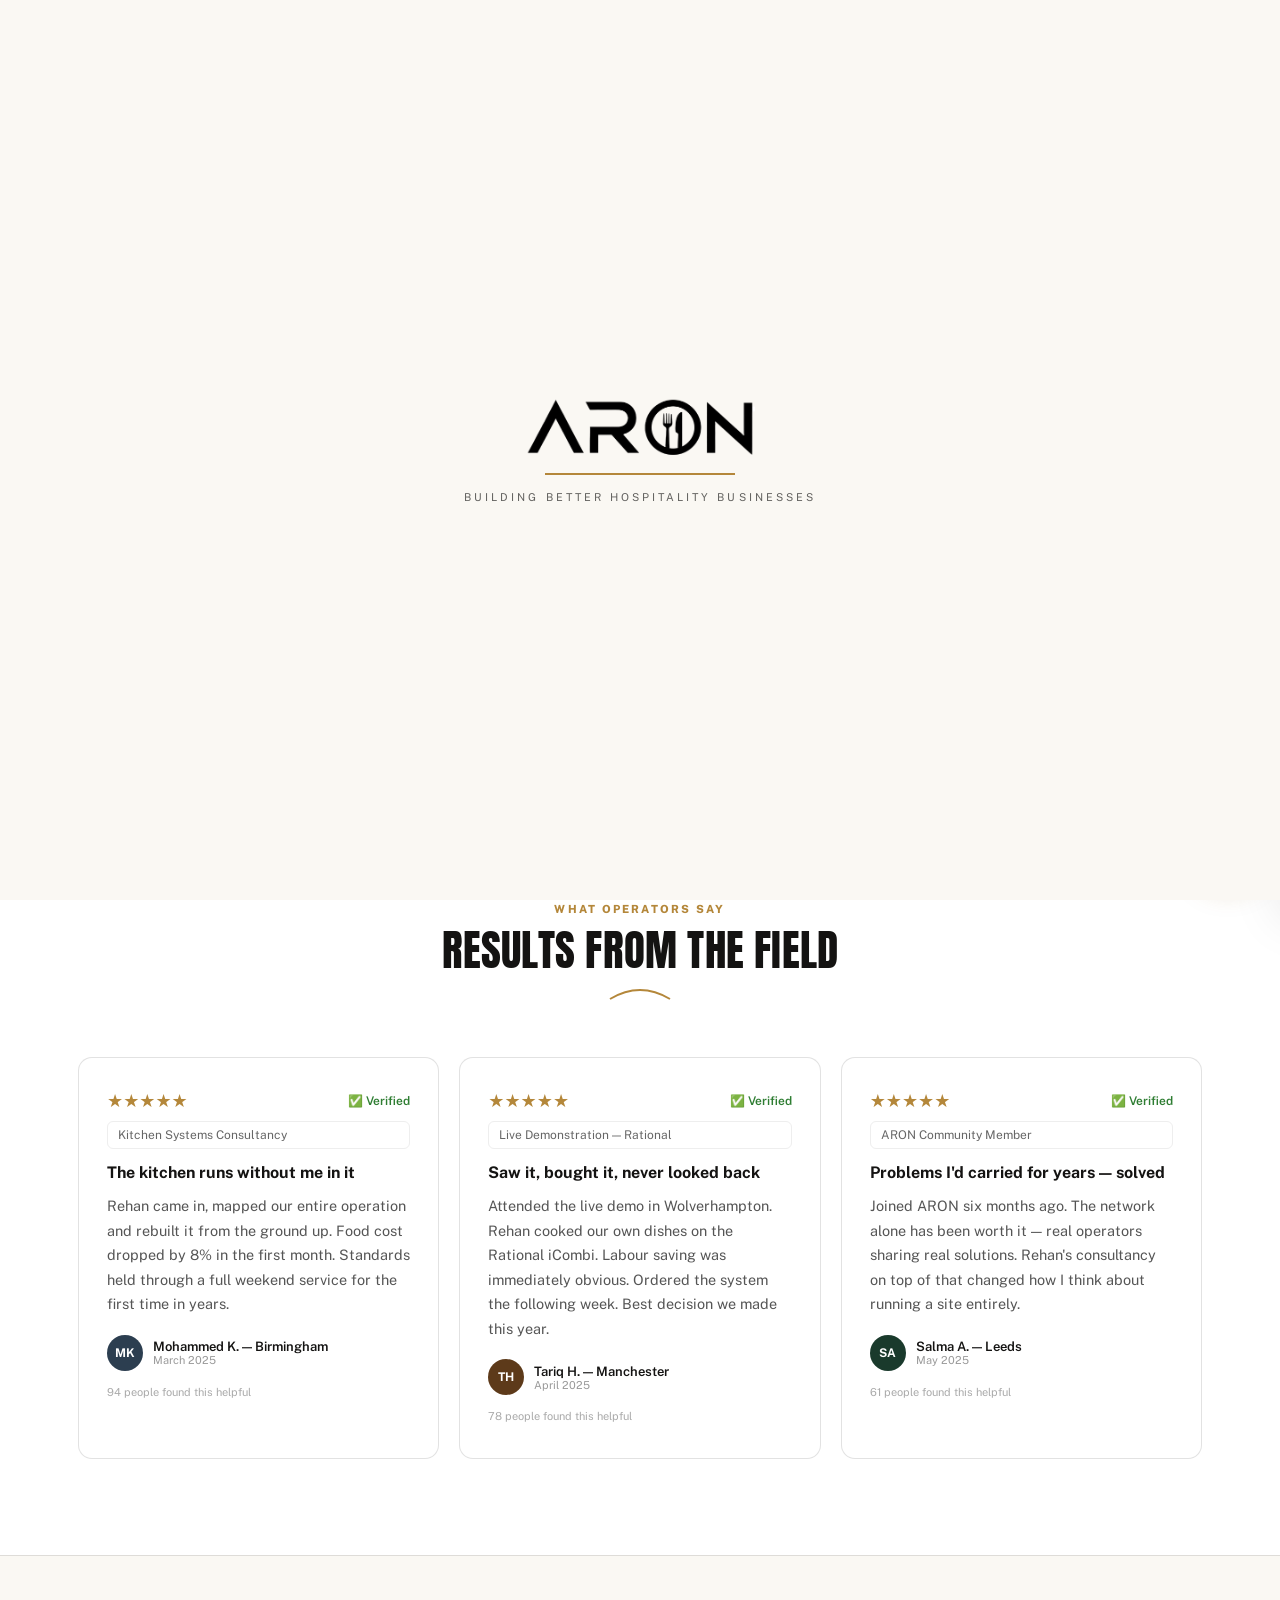
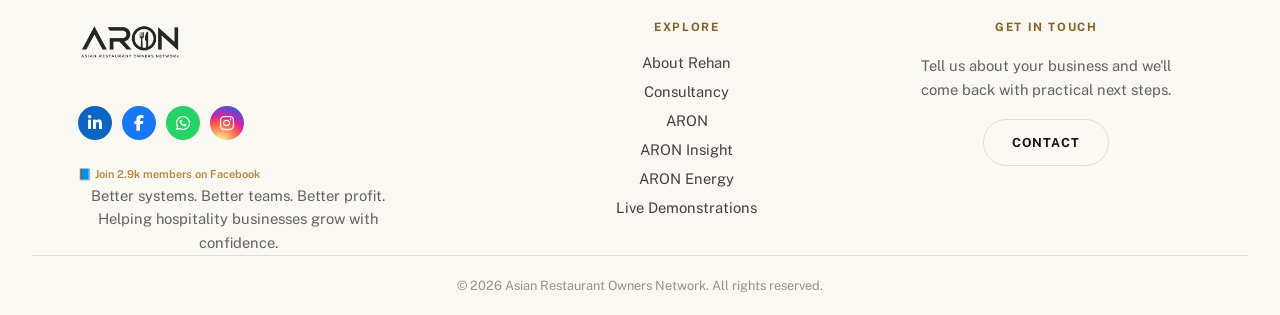
==== commit 5ed85953: "final submission .." ====
--- a/about.html
+++ b/about.html
@@ -14,9 +14,132 @@
 <link rel="preconnect" href="https://fonts.gstatic.com" crossorigin>
 <link href="https://fonts.googleapis.com/css2?family=Anton&family=Public+Sans:wght@400;500;600;700;800&display=swap" rel="stylesheet">
 <link rel="stylesheet" href="https://cdnjs.cloudflare.com/ajax/libs/font-awesome/6.5.2/css/all.min.css">
-<link rel="stylesheet" href="assets/css/styles.css">
+<link rel="stylesheet" href="assets/css/styles.css?v=2.0">
+
+  <style>
+    /* Critical Inline Styles for Navbar Button & WhatsApp Float */
+    .nav-seat-btn {
+  display: inline-flex !important;
+  align-items: center !important;
+  justify-content: center !important;
+  background: linear-gradient(145deg, #1a1a1a, #262525) !important;
+  color: #ffffff !important;
+  padding: 10px 22px !important;
+  font-family: "Public Sans", sans-serif !important;
+  font-size: 0.8rem !important;
+  font-weight: 700 !important;
+  text-transform: uppercase !important;
+  letter-spacing: 0.06em !important;
+  text-decoration: none !important;
+  border-radius: 999px !important;
+  white-space: nowrap !important;
+  cursor: pointer !important;
+  box-shadow: 0 4px 16px rgba(180, 135, 58, 0.35) !important;
+  animation: secureSeatPulse 2.4s ease-in-out infinite,
+             goldBlink 1s ease-in-out infinite !important;
+}
+
+.nav-seat-btn:hover {
+  background: linear-gradient(145deg, #d8a348, #b88634) !important;
+  color: #ffffff !important;
+  transform: translateY(-2px) !important;
+  box-shadow: 0 8px 24px rgba(180, 135, 58, 0.5) !important;
+  text-decoration: none !important;
+  animation: none !important;
+}
+
+@keyframes secureSeatPulse {
+  0%, 100% {
+    box-shadow: 0 4px 16px rgba(180, 135, 58, 0.35);
+  }
+  50% {
+    box-shadow: 0 4px 24px rgba(180, 135, 58, 0.7),
+                0 0 0 5px rgba(180, 135, 58, 0.18);
+  }
+}
+
+@keyframes goldBlink {
+  0%, 100% { opacity: 1; }
+  50%       { opacity: 0.15; }
+}
+
+    .whatsapp-float {
+      position: fixed !important;
+      right: 22px !important;
+      bottom: 94px !important;
+      width: 56px !important;
+      height: 56px !important;
+      display: flex !important;
+      align-items: center !important;
+      justify-content: center !important;
+      /* background: #25D366 !important; */
+      color: #ffffff !important;
+      border-radius: 50% !important;
+      font-size: 28px !important;
+      text-decoration: none !important;
+      z-index: 299 !important;
+      box-shadow: 0 8px 22px rgba(37, 211, 102, 0.38) !important;
+      transition: transform 0.25s ease, box-shadow 0.25s !important;
+    }
+
+    .whatsapp-float:hover {
+      color: #ffffff !important;
+      transform: translateY(-3px) scale(1.06) !important;
+      box-shadow: 0 12px 28px rgba(37, 211, 102, 0.52) !important;
+      text-decoration: none !important;
+    }
+
+    @media (max-width: 980px) {
+      nav {
+        display: flex !important;
+        align-items: center !important;
+        justify-content: space-between !important;
+      }
+      .nav-seat-btn {
+        display: inline-flex !important;
+        padding: 7px 14px !important;
+        font-size: 0.72rem !important;
+        letter-spacing: 0.04em !important;
+        margin-left: auto !important;
+        margin-right: 12px !important;
+      }
+      .burger {
+        margin-left: 0 !important;
+      }
+    }
+
+    @media (max-width: 640px) {
+      .chat-fab {
+        width: 48px !important;
+        height: 48px !important;
+        right: 16px !important;
+        bottom: 16px !important;
+      }
+      .whatsapp-float {
+        width: 48px !important;
+        height: 48px !important;
+        right: 16px !important;
+        bottom: 74px !important;
+        font-size: 24px !important;
+      }
+    }
+
+    @media (max-width: 480px) {
+      .nav-seat-btn {
+        padding: 6px 10px !important;
+        font-size: 0.65rem !important;
+        letter-spacing: 0.03em !important;
+        margin-right: 8px !important;
+      }
+    }
+  </style>
+
 </head>
 <body>
+
+  <a href="https://wa.me/447795161230" class="whatsapp-float" target="_blank" rel="noopener noreferrer" aria-label="Chat with ARON on WhatsApp" title="Chat with ARON on WhatsApp">
+    <i class="fa-brands fa-whatsapp"></i>
+  </a>
 
 <div id="intro">
   <div class="intro-mark"><img src="assets/images/aron-logo.png" alt="ARON"></div>
@@ -34,9 +157,9 @@
       <a href="aron.html">ARON</a>
       <a href="insight.html">Insight</a>
       <a href="https://consultivutilities.com/" target="_blank" rel="noopener">Energy</a>
-      <a href="live-demonstrations.html">Demonstrations <span style="display:inline-block;background:#b4873a;color:white;font-size:9px;font-weight:700;padding:2px 7px;border-radius:10px;margin-left:5px;vertical-align:middle;animation: blink 1.5s infinite;letter-spacing:0.03em;">Secure Your Seat</span></a>
-    </div>
-    <a href="contact.html" class="nav-cta">Contact</a>
+      <a href="live-demonstrations.html">Demonstrations</a>
+    </div>
+    <a href="live-demonstrations.html" class="nav-seat-btn" aria-label="Secure your seat at a live demonstration">Secure Your Seats</a>
     <button class="burger" id="burger" aria-label="Open menu"><span></span><span></span><span></span></button>
   </nav>
 </header>
--- a/assets/css/styles.css
+++ b/assets/css/styles.css
@@ -513,4 +513,130 @@
   padding: 16px;
   border-radius: 8px;
   margin-top: 16px;
+}
+
+/* ---------- Secure Your Seats Nav Button ---------- */
+.nav-seat-btn {
+  display: inline-flex;
+  align-items: center;
+  justify-content: center;
+  background: linear-gradient(145deg, #c9963f, #a97a2c);
+  color: #ffffff !important;
+  padding: 10px 22px;
+  font-family: 'Public Sans', sans-serif;
+  font-size: 0.8rem;
+  font-weight: 700;
+  text-transform: uppercase;
+  letter-spacing: 0.06em;
+  text-decoration: none;
+  border-radius: 999px;
+  white-space: nowrap;
+  cursor: pointer;
+  box-shadow: 0 4px 16px rgba(180, 135, 58, 0.35);
+  transition: transform 0.25s cubic-bezier(.34,1.56,.64,1), box-shadow 0.25s, background 0.25s;
+  animation: secureSeatPulse 2.4s ease-in-out infinite;
+}
+
+.nav-seat-btn:hover {
+  background: linear-gradient(145deg, #d8a348, #b88634);
+  color: #ffffff !important;
+  transform: translateY(-2px);
+  box-shadow: 0 8px 24px rgba(180, 135, 58, 0.5);
+  text-decoration: none;
+}
+
+@keyframes secureSeatPulse {
+  0%, 100% {
+    box-shadow: 0 4px 16px rgba(180, 135, 58, 0.35);
+  }
+  50% {
+    box-shadow: 0 4px 24px rgba(180, 135, 58, 0.7), 0 0 0 5px rgba(180, 135, 58, 0.18);
+  }
+}
+
+/* ---------- Floating WhatsApp Button ---------- */
+.whatsapp-float {
+  position: fixed;
+  right: 22px;
+  bottom: 94px;
+  width: 56px;
+  height: 56px;
+  display: flex;
+  align-items: center;
+  justify-content: center;
+  background: #25D366;
+  color: #ffffff !important;
+  border-radius: 50%;
+  font-size: 28px;
+  text-decoration: none;
+  z-index: 299;
+  box-shadow: 0 8px 22px rgba(37, 211, 102, 0.38), 0 2px 6px rgba(0, 0, 0, 0.12);
+  transition: transform 0.25s cubic-bezier(.34,1.56,.64,1), box-shadow 0.25s;
+}
+
+.whatsapp-float:hover {
+  color: #ffffff !important;
+  transform: translateY(-3px) scale(1.06);
+  box-shadow: 0 12px 28px rgba(37, 211, 102, 0.52);
+  text-decoration: none;
+}
+
+.whatsapp-float::after {
+  content: "";
+  position: absolute;
+  inset: -4px;
+  border-radius: 50%;
+  border: 2px solid rgba(37, 211, 102, 0.3);
+  animation: whatsappPulse 2.4s infinite;
+  pointer-events: none;
+}
+
+@keyframes whatsappPulse {
+  0% { transform: scale(0.96); opacity: 0.8; }
+  70% { transform: scale(1.15); opacity: 0; }
+  100% { transform: scale(1.15); opacity: 0; }
+}
+
+@media (max-width: 980px) {
+  nav {
+    display: flex;
+    align-items: center;
+    justify-content: space-between;
+  }
+  .nav-seat-btn {
+    display: inline-flex;
+    padding: 7px 14px;
+    font-size: 0.72rem;
+    letter-spacing: 0.04em;
+    margin-left: auto;
+    margin-right: 12px;
+  }
+  .burger {
+    margin-left: 0;
+  }
+}
+
+@media (max-width: 640px) {
+  .chat-fab {
+    width: 48px;
+    height: 48px;
+    right: 16px;
+    bottom: 16px;
+  }
+  .whatsapp-float {
+    width: 48px;
+    height: 48px;
+    right: 16px;
+    bottom: 74px;
+    font-size: 24px;
+  }
+}
+
+@media (max-width: 480px) {
+  .nav-seat-btn {
+    padding: 6px 10px;
+    font-size: 0.65rem;
+    letter-spacing: 0.03em;
+    margin-right: 8px;
+  }
 }
